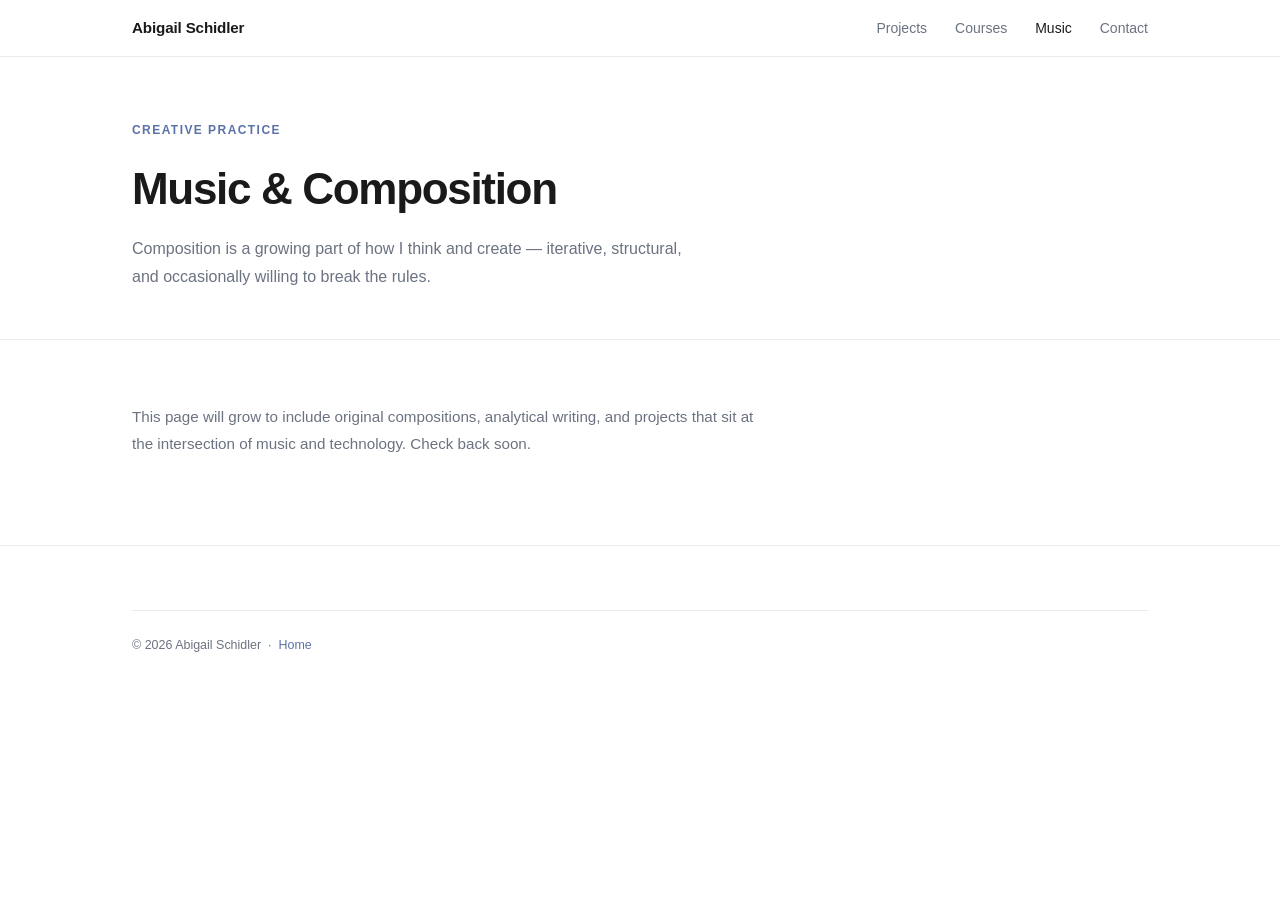
==== composing.html @ 38c02644 "base website created" ====
<!DOCTYPE html>
<html lang="en">
  <head>
    <meta charset="UTF-8" />
    <meta name="viewport" content="width=device-width, initial-scale=1.0" />
    <title>Music &amp; Composition — Abigail Schidler</title>
    <link rel="stylesheet" href="assets/css/styles.css" />
  </head>
  <body>

    <nav aria-label="Primary navigation">
      <div class="nav-inner">
        <a href="index.html" class="nav-logo">Abigail Schidler</a>
        <ul class="nav-links">
          <li><a href="projects.html">Projects</a></li>
          <li><a href="courses.html">Courses</a></li>
          <li><a href="composing.html" aria-current="page">Music</a></li>
          <li><a href="index.html#contact">Contact</a></li>
        </ul>
      </div>
    </nav>

    <div class="page-hero">
      <div class="container">
        <p class="section-label">Creative practice</p>
        <h1>Music &amp; Composition</h1>
        <p class="page-intro">
          Composition is a growing part of how I think and create — iterative,
          structural, and occasionally willing to break the rules.
        </p>
      </div>
    </div>

    <div class="page-content">
      <div class="container">
        <div class="music-inner">
          <p>
            This page will grow to include original compositions, analytical
            writing, and projects that sit at the intersection of music and
            technology. Check back soon.
          </p>
        </div>
      </div>
    </div>

    <footer>
      <div class="footer-inner">
        <p class="footer-credit">
          &copy; 2026 Abigail Schidler &nbsp;&middot;&nbsp;
          <a href="index.html">Home</a>
        </p>
      </div>
    </footer>

  </body>
</html>
---- assets/css/styles.css ----
/* ==========================================================================
   Abigail Schidler — Portfolio
   styles.css
   ==========================================================================

   Table of contents
   1.  Variables
   2.  Reset & base
   3.  Typography
   4.  Layout
   5.  Navigation
   6.  Buttons
   7.  Tags
   8.  Hero
   9.  Interests
   10. Projects
   11. Courses
   12. Music
   13. Page hero (inner pages)
   14. Footer
   15. Responsive
   ========================================================================== */


/* ==========================================================================
   1. Variables
   ========================================================================== */

:root {
  --bg:          #ffffff;
  --surface:     #f8f9fa;
  --border:      #e8eaed;
  --text:        #1a1a1a;
  --text-muted:  #6b7280;
  --accent:      #5b72a8;
  --accent-soft: #eef1f8;
  --radius:      10px;
  --max-w:       1080px;
  --gap:         2rem;
}


/* ==========================================================================
   2. Reset & base
   ========================================================================== */

*, *::before, *::after {
  box-sizing: border-box;
  margin: 0;
  padding: 0;
}

html {
  scroll-behavior: smooth;
}

body {
  font-family: -apple-system, BlinkMacSystemFont, "Segoe UI", Helvetica, Arial, sans-serif;
  background: var(--bg);
  color: var(--text);
  line-height: 1.65;
  font-size: 16px;
  -webkit-font-smoothing: antialiased;
}

img {
  max-width: 100%;
  display: block;
}


/* ==========================================================================
   3. Typography
   ========================================================================== */

a {
  color: var(--accent);
  text-decoration: none;
  transition: opacity 0.15s ease;
}

a:hover {
  opacity: 0.7;
}

h1, h2, h3 {
  letter-spacing: -0.02em;
}


/* ==========================================================================
   4. Layout
   ========================================================================== */

.container {
  max-width: var(--max-w);
  margin: 0 auto;
  padding: 0 2rem;
}

section {
  padding: 5rem 0;
}

section + section {
  border-top: 1px solid var(--border);
}

.section-label {
  font-size: 0.75rem;
  font-weight: 600;
  letter-spacing: 0.12em;
  text-transform: uppercase;
  color: var(--accent);
  margin-bottom: 0.75rem;
}

h2.section-title {
  font-size: 1.75rem;
  font-weight: 700;
  color: var(--text);
  margin-bottom: 2.5rem;
}


/* ==========================================================================
   5. Navigation
   ========================================================================== */

nav {
  position: sticky;
  top: 0;
  z-index: 100;
  background: rgba(255, 255, 255, 0.88);
  backdrop-filter: blur(12px);
  -webkit-backdrop-filter: blur(12px);
  border-bottom: 1px solid var(--border);
}

.nav-inner {
  max-width: var(--max-w);
  margin: 0 auto;
  padding: 0 2rem;
  height: 56px;
  display: flex;
  align-items: center;
  justify-content: space-between;
}

.nav-logo {
  font-size: 0.95rem;
  font-weight: 600;
  color: var(--text);
  letter-spacing: -0.01em;
  text-decoration: none;
}

.nav-logo:hover {
  opacity: 0.7;
}

.nav-links {
  display: flex;
  gap: 1.75rem;
  list-style: none;
}

.nav-links a {
  font-size: 0.875rem;
  color: var(--text-muted);
  text-decoration: none;
  transition: color 0.15s ease;
}

.nav-links a:hover {
  color: var(--text);
  opacity: 1;
}

.nav-links a[aria-current="page"] {
  color: var(--text);
  font-weight: 500;
}


/* ==========================================================================
   6. Buttons
   ========================================================================== */

.btn {
  display: inline-flex;
  align-items: center;
  gap: 0.4rem;
  padding: 0.6rem 1.25rem;
  border-radius: 6px;
  font-size: 0.875rem;
  font-weight: 500;
  text-decoration: none;
  transition: background 0.15s ease, color 0.15s ease, box-shadow 0.15s ease;
  cursor: pointer;
  border: none;
}

.btn-primary {
  background: var(--accent);
  color: #fff;
}

.btn-primary:hover {
  background: #4a5f96;
  opacity: 1;
  box-shadow: 0 2px 8px rgba(91, 114, 168, 0.25);
}

.btn-outline {
  background: transparent;
  color: var(--text);
  border: 1px solid var(--border);
}

.btn-outline:hover {
  background: var(--surface);
  opacity: 1;
}

.btn-ghost {
  background: transparent;
  color: var(--accent);
  padding-left: 0;
  padding-right: 0;
}

.btn-ghost:hover {
  opacity: 0.65;
}


/* ==========================================================================
   7. Tags
   ========================================================================== */

.tag {
  display: inline-block;
  padding: 0.2rem 0.6rem;
  background: var(--accent-soft);
  color: var(--accent);
  border-radius: 4px;
  font-size: 0.75rem;
  font-weight: 500;
  letter-spacing: 0.01em;
}

.tag-group {
  display: flex;
  flex-wrap: wrap;
  gap: 0.4rem;
  margin-bottom: 1rem;
}


/* ==========================================================================
   8. Hero (homepage)
   ========================================================================== */

#hero {
  padding: 6rem 0 5rem;
  border-top: none;
}

.hero-grid {
  display: grid;
  grid-template-columns: 1fr 340px;
  gap: 4rem;
  align-items: center;
}

.hero-eyebrow {
  font-size: 0.8rem;
  font-weight: 600;
  letter-spacing: 0.1em;
  text-transform: uppercase;
  color: var(--accent);
  margin-bottom: 1rem;
}

.hero-name {
  font-size: clamp(2.5rem, 5vw, 3.75rem);
  font-weight: 800;
  letter-spacing: -0.03em;
  line-height: 1.1;
  color: var(--text);
  margin-bottom: 0.75rem;
}

.hero-role {
  font-size: 1.1rem;
  color: var(--text-muted);
  font-weight: 400;
  margin-bottom: 1.5rem;
}

.hero-intro {
  font-size: 1rem;
  color: var(--text-muted);
  max-width: 520px;
  line-height: 1.75;
  margin-bottom: 2rem;
}

.hero-actions {
  display: flex;
  flex-wrap: wrap;
  gap: 0.75rem;
}

.hero-portrait img {
  width: 100%;
  aspect-ratio: 4 / 5;
  object-fit: cover;
  object-position: center top;
  border-radius: var(--radius);
  filter: grayscale(8%);
}


/* ==========================================================================
   9. Interests
   ========================================================================== */

.interests-grid {
  display: grid;
  grid-template-columns: repeat(auto-fit, minmax(200px, 1fr));
  gap: 1.25rem;
}

.interest-card {
  padding: 1.25rem 1.5rem;
  background: var(--surface);
  border: 1px solid var(--border);
  border-radius: var(--radius);
  transition: border-color 0.2s ease, transform 0.2s ease;
}

.interest-card:hover {
  border-color: var(--accent);
  transform: translateY(-2px);
}

.interest-icon {
  font-size: 1.25rem;
  margin-bottom: 0.6rem;
}

.interest-label {
  font-size: 0.9rem;
  font-weight: 600;
  color: var(--text);
}


/* ==========================================================================
   10. Projects
   ========================================================================== */

.projects-grid {
  display: grid;
  grid-template-columns: repeat(auto-fit, minmax(320px, 1fr));
  gap: 1.5rem;
}

.project-card {
  border: 1px solid var(--border);
  border-radius: var(--radius);
  padding: 1.75rem;
  display: flex;
  flex-direction: column;
  gap: 1rem;
  transition: border-color 0.2s ease, box-shadow 0.2s ease;
}

.project-card:hover {
  border-color: var(--accent);
  box-shadow: 0 4px 20px rgba(91, 114, 168, 0.08);
}

.project-name {
  font-size: 1.1rem;
  font-weight: 700;
  color: var(--text);
  letter-spacing: -0.01em;
}

.project-blurb {
  font-size: 0.9rem;
  color: var(--text-muted);
  line-height: 1.65;
  flex: 1;
}

.project-links {
  display: flex;
  gap: 0.75rem;
  align-items: center;
  flex-wrap: wrap;
}

/* Project detail pages */
.project-detail {
  max-width: 720px;
}

.project-detail h1 {
  font-size: clamp(1.75rem, 4vw, 2.5rem);
  font-weight: 800;
  letter-spacing: -0.03em;
  margin-bottom: 0.5rem;
}

.project-detail .lead {
  font-size: 1.05rem;
  color: var(--text-muted);
  line-height: 1.75;
  margin-bottom: 1.5rem;
}

.project-detail .tag-group {
  margin-bottom: 1.75rem;
}

.project-screenshot {
  border: 1px solid var(--border);
  border-radius: var(--radius);
  overflow: hidden;
  margin: 2rem 0;
  background: var(--surface);
}

.project-screenshot img {
  width: 100%;
}

.screenshot-placeholder {
  height: 280px;
  display: flex;
  align-items: center;
  justify-content: center;
  color: var(--text-muted);
  font-size: 0.875rem;
}

.project-section {
  margin-top: 2.5rem;
}

.project-section h2 {
  font-size: 1.1rem;
  font-weight: 600;
  margin-bottom: 0.75rem;
}

.project-section p {
  font-size: 0.95rem;
  color: var(--text-muted);
  line-height: 1.75;
}


/* ==========================================================================
   11. Courses
   ========================================================================== */

.courses-list {
  display: flex;
  flex-direction: column;
  gap: 1rem;
  margin-bottom: 1.5rem;
}

.course-item {
  display: flex;
  gap: 1.25rem;
  padding: 1.25rem 1.5rem;
  background: var(--surface);
  border: 1px solid var(--border);
  border-radius: var(--radius);
  align-items: flex-start;
  transition: border-color 0.2s ease;
}

.course-item:hover {
  border-color: var(--accent);
}

.course-num {
  font-size: 0.75rem;
  font-weight: 700;
  color: var(--accent);
  letter-spacing: 0.05em;
  padding-top: 0.1rem;
  min-width: 2rem;
}

.course-name {
  font-size: 0.95rem;
  font-weight: 600;
  color: var(--text);
  margin-bottom: 0.2rem;
}

.course-note {
  font-size: 0.85rem;
  color: var(--text-muted);
  line-height: 1.5;
}


/* ==========================================================================
   12. Music
   ========================================================================== */

.music-inner {
  max-width: 640px;
}

.music-inner p {
  font-size: 0.95rem;
  color: var(--text-muted);
  line-height: 1.75;
  margin-bottom: 1.5rem;
}


/* ==========================================================================
   13. Page hero (inner pages)
   ========================================================================== */

.page-hero {
  padding: 4rem 0 3rem;
  border-bottom: 1px solid var(--border);
}

.page-hero .breadcrumb {
  font-size: 0.8rem;
  color: var(--text-muted);
  margin-bottom: 1.25rem;
}

.page-hero .breadcrumb a {
  color: var(--text-muted);
}

.page-hero .breadcrumb a:hover {
  color: var(--accent);
  opacity: 1;
}

.page-hero h1 {
  font-size: clamp(1.75rem, 4vw, 2.75rem);
  font-weight: 800;
  letter-spacing: -0.03em;
  margin-bottom: 0.6rem;
}

.page-hero .page-intro {
  font-size: 1rem;
  color: var(--text-muted);
  max-width: 560px;
  line-height: 1.75;
}

.page-content {
  padding: 4rem 0;
}


/* ==========================================================================
   14. Footer
   ========================================================================== */

footer {
  padding: 4rem 0;
  border-top: 1px solid var(--border);
}

.footer-inner {
  max-width: var(--max-w);
  margin: 0 auto;
  padding: 0 2rem;
}

.footer-heading {
  font-size: 1.6rem;
  font-weight: 700;
  letter-spacing: -0.02em;
  margin-bottom: 0.5rem;
}

.footer-sub {
  font-size: 0.9rem;
  color: var(--text-muted);
  margin-bottom: 2rem;
}

.footer-links {
  display: flex;
  flex-wrap: wrap;
  gap: 1rem;
  margin-bottom: 3rem;
}

.footer-link {
  display: inline-flex;
  align-items: center;
  gap: 0.4rem;
  padding: 0.55rem 1.1rem;
  background: var(--surface);
  border: 1px solid var(--border);
  border-radius: 6px;
  font-size: 0.875rem;
  font-weight: 500;
  color: var(--text);
  text-decoration: none;
  transition: border-color 0.15s ease, background 0.15s ease;
}

.footer-link:hover {
  border-color: var(--accent);
  background: var(--accent-soft);
  color: var(--accent);
  opacity: 1;
}

.footer-credit {
  font-size: 0.78rem;
  color: var(--text-muted);
  border-top: 1px solid var(--border);
  padding-top: 1.5rem;
}


/* ==========================================================================
   15. Responsive
   ========================================================================== */

@media (max-width: 768px) {
  section {
    padding: 3.5rem 0;
  }

  .hero-grid {
    grid-template-columns: 1fr;
    gap: 2.5rem;
  }

  .hero-portrait {
    order: -1;
    max-width: 220px;
    margin: 0 auto;
  }

  .hero-portrait img {
    aspect-ratio: 1 / 1;
    object-position: center 15%;
  }

  .hero-text {
    text-align: center;
  }

  .hero-intro {
    max-width: 100%;
  }

  .hero-actions {
    justify-content: center;
  }

  .nav-links {
    display: none;
  }

  h2.section-title {
    font-size: 1.4rem;
  }

  .projects-grid {
    grid-template-columns: 1fr;
  }

  .interests-grid {
    grid-template-columns: 1fr 1fr;
  }

  .page-hero {
    padding: 2.5rem 0 2rem;
  }
}

@media (max-width: 480px) {
  .container {
    padding: 0 1.25rem;
  }

  .interests-grid {
    grid-template-columns: 1fr;
  }

  .footer-inner {
    padding: 0 1.25rem;
  }
}
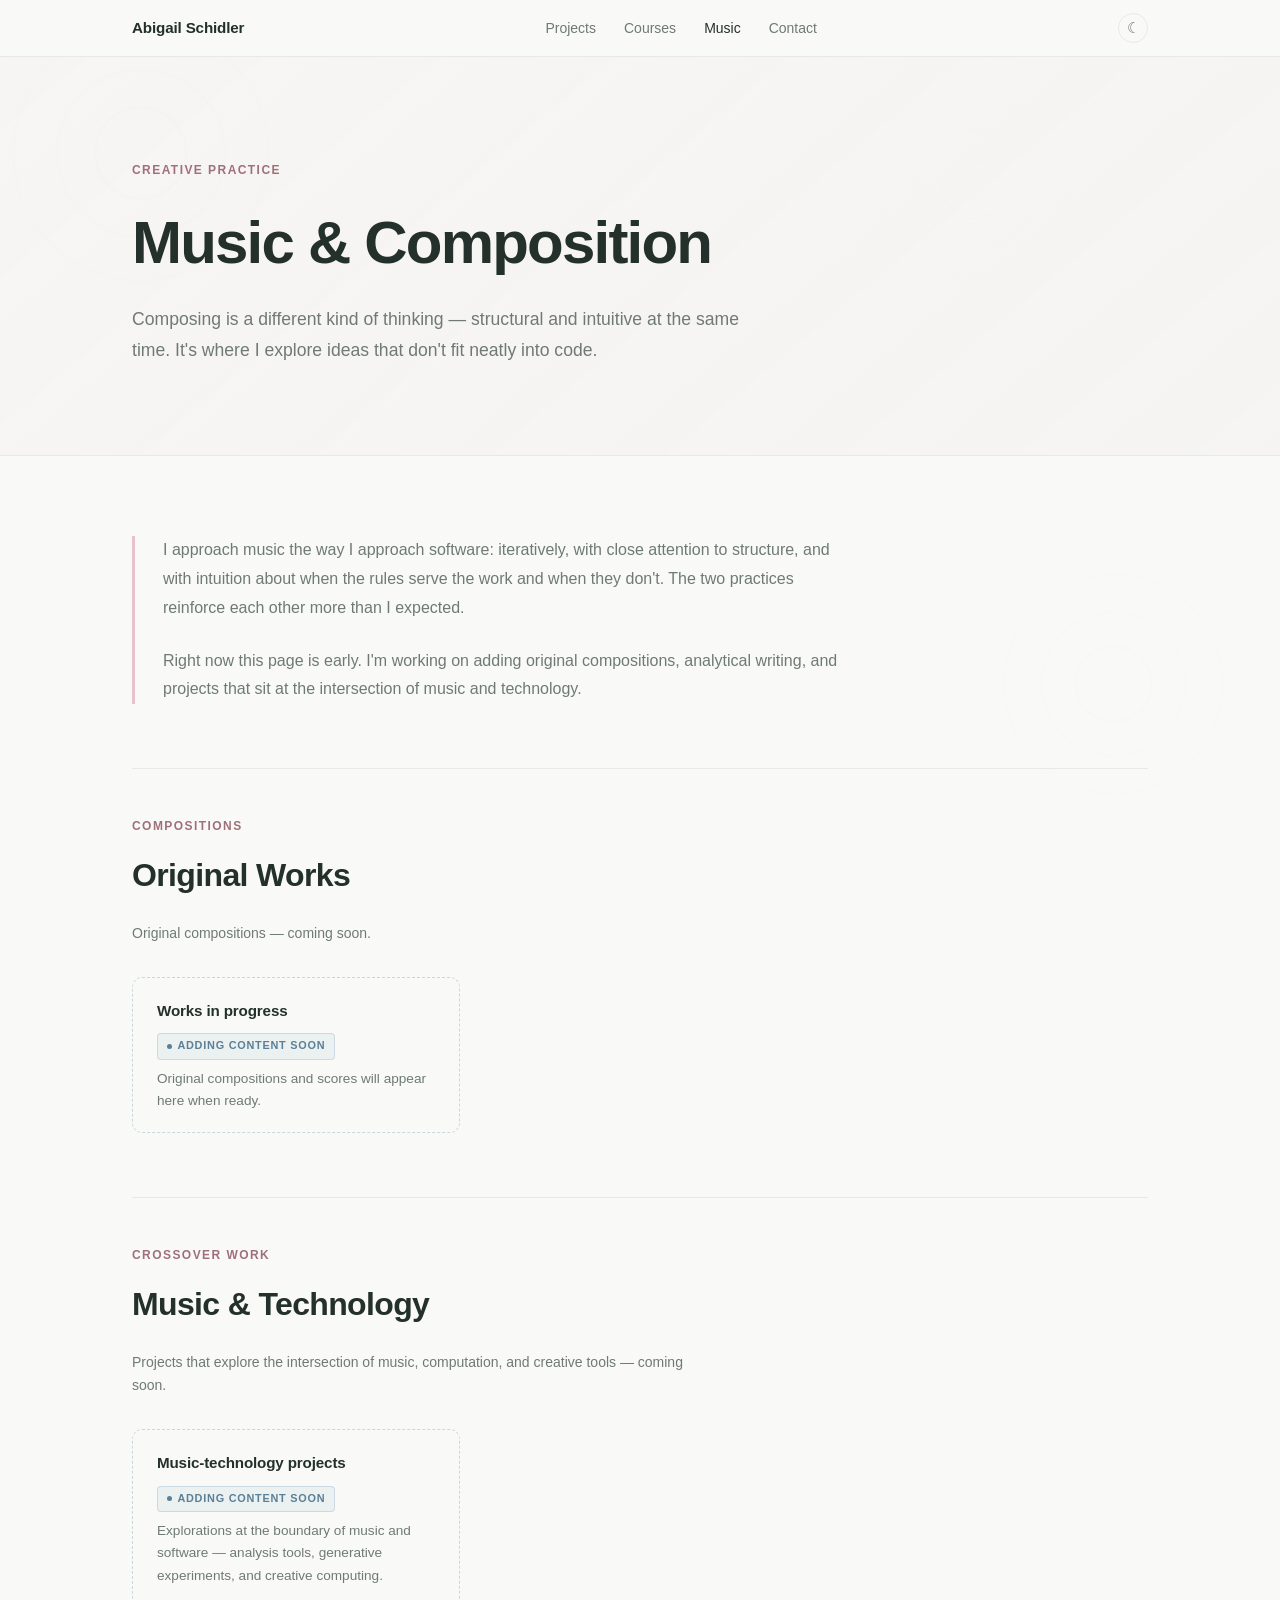
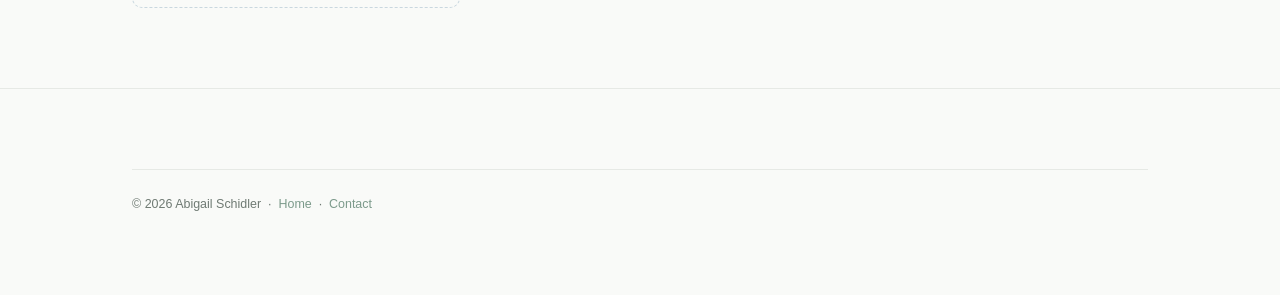
==== commit 339b54ec: "added more styling" ====
--- a/composing.html
+++ b/composing.html
@@ -5,8 +5,9 @@
     <meta name="viewport" content="width=device-width, initial-scale=1.0" />
     <title>Music &amp; Composition — Abigail Schidler</title>
     <link rel="stylesheet" href="assets/css/styles.css" />
+    <script src="assets/js/theme.js"></script>
   </head>
-  <body>
+  <body class="waves-enhanced">
 
     <nav aria-label="Primary navigation">
       <div class="nav-inner">
@@ -17,29 +18,80 @@
           <li><a href="composing.html" aria-current="page">Music</a></li>
           <li><a href="index.html#contact">Contact</a></li>
         </ul>
+        <button class="theme-toggle" aria-label="Switch to dark mode"></button>
       </div>
     </nav>
 
-    <div class="page-hero">
+    <div class="page-hero" style="background: linear-gradient(140deg, rgba(231,195,203,0.08) 0%, rgba(160,112,120,0.04) 100%);">
       <div class="container">
-        <p class="section-label">Creative practice</p>
+        <p class="section-label" style="color: #a07078;">Creative practice</p>
         <h1>Music &amp; Composition</h1>
         <p class="page-intro">
-          Composition is a growing part of how I think and create — iterative,
-          structural, and occasionally willing to break the rules.
+          Composing is a different kind of thinking — structural and intuitive
+          at the same time. It's where I explore ideas that don't fit neatly
+          into code.
         </p>
       </div>
     </div>
 
     <div class="page-content">
       <div class="container">
-        <div class="music-inner">
+
+        <!-- ── About this practice ───────────────────────────── -->
+        <div class="music-inner" style="margin-bottom: 4rem;">
           <p>
-            This page will grow to include original compositions, analytical
-            writing, and projects that sit at the intersection of music and
-            technology. Check back soon.
+            I approach music the way I approach software: iteratively, with
+            close attention to structure, and with intuition about when the
+            rules serve the work and when they don't. The two practices
+            reinforce each other more than I expected.
+          </p>
+          <p>
+            Right now this page is early. I'm working on adding original
+            compositions, analytical writing, and projects that sit at the
+            intersection of music and technology.
           </p>
         </div>
+
+        <!-- ── Original compositions ─────────────────────────── -->
+        <div class="projects-secondary" style="border-top: 1px solid var(--color-border); padding-top: 3rem; margin-top: 0;">
+          <p class="section-label" style="color: #a07078;">Compositions</p>
+          <h2 class="section-title">Original Works</h2>
+          <p class="section-description">
+            Original compositions — coming soon.
+          </p>
+
+          <div class="supporting-grid">
+            <article class="project-card project-card--supporting project-card--wip">
+              <div class="project-name">Works in progress</div>
+              <span class="badge-wip">Adding content soon</span>
+              <p class="project-blurb">
+                Original compositions and scores will appear here when ready.
+              </p>
+            </article>
+          </div>
+        </div>
+
+        <!-- ── Music + technology ─────────────────────────────── -->
+        <div class="projects-secondary">
+          <p class="section-label" style="color: #a07078;">Crossover work</p>
+          <h2 class="section-title">Music &amp; Technology</h2>
+          <p class="section-description">
+            Projects that explore the intersection of music, computation,
+            and creative tools — coming soon.
+          </p>
+
+          <div class="supporting-grid">
+            <article class="project-card project-card--supporting project-card--wip">
+              <div class="project-name">Music-technology projects</div>
+              <span class="badge-wip">Adding content soon</span>
+              <p class="project-blurb">
+                Explorations at the boundary of music and software — analysis
+                tools, generative experiments, and creative computing.
+              </p>
+            </article>
+          </div>
+        </div>
+
       </div>
     </div>
 
@@ -48,6 +100,8 @@
         <p class="footer-credit">
           &copy; 2026 Abigail Schidler &nbsp;&middot;&nbsp;
           <a href="index.html">Home</a>
+          &nbsp;&middot;&nbsp;
+          <a href="index.html#contact">Contact</a>
         </p>
       </div>
     </footer>
--- a/assets/css/styles.css
+++ b/assets/css/styles.css
@@ -16,9 +16,15 @@
    10. Projects
    11. Courses
    12. Music
-   13. Page hero (inner pages)
-   14. Footer
-   15. Responsive
+   13. Project highlights block
+   14. Explore / nav-forward cards (homepage)
+   15. Work-also row (homepage)
+   16. Page hero (inner pages)
+   17. Footer
+   18. Responsive
+   19. Ripple background texture
+   20. Project logo marks
+   21. Dark mode
    ========================================================================== */
 
 
@@ -27,16 +33,28 @@
    ========================================================================== */
 
 :root {
-  --bg:          #ffffff;
-  --surface:     #f8f9fa;
-  --border:      #e8eaed;
-  --text:        #1a1a1a;
-  --text-muted:  #6b7280;
-  --accent:      #5b72a8;
-  --accent-soft: #eef1f8;
-  --radius:      10px;
-  --max-w:       1080px;
-  --gap:         2rem;
+  /* ── Core palette ────────────────────────────────────────── */
+  --color-bg:             #f9faf8;   /* warm off-white */
+  --color-surface:        #ffffff;   /* card/panel white */
+  --color-text:           #24302b;   /* deep forest green-black */
+  --color-muted:          #6f7a73;   /* muted sage grey */
+  --color-border:         #e6e9e5;   /* soft warm-grey border */
+
+  --color-accent:         #7c9a8b;   /* sage green — primary accent */
+  --color-accent-hover:   #5f7f72;   /* darker sage — hover states */
+
+  --color-accent-warm:    #c17c66;   /* terracotta — tags, warm highlights */
+  --color-accent-blossom: #e7c3cb;   /* cherry blossom — music section */
+  --color-accent-water:   #8faec2;   /* soft blue — project glow, water tones */
+
+  /* ── Derived fills (alpha tints — not new colors) ────────── */
+  --color-accent-tint:    rgba(124, 154, 139, 0.10); /* sage tint */
+  --color-warm-tint:      rgba(193, 124, 102, 0.10); /* terracotta tint */
+
+  /* ── Layout ──────────────────────────────────────────────── */
+  --radius: 10px;
+  --max-w:  1080px;
+  --gap:    2rem;
 }
 
 
@@ -56,11 +74,13 @@
 
 body {
   font-family: -apple-system, BlinkMacSystemFont, "Segoe UI", Helvetica, Arial, sans-serif;
-  background: var(--bg);
-  color: var(--text);
+  background-color: var(--color-bg);
+  color: var(--color-text);
   line-height: 1.65;
   font-size: 16px;
   -webkit-font-smoothing: antialiased;
+  position: relative;
+  overflow-x: hidden;
 }
 
 img {
@@ -74,7 +94,7 @@
    ========================================================================== */
 
 a {
-  color: var(--accent);
+  color: var(--color-accent);
   text-decoration: none;
   transition: opacity 0.15s ease;
 }
@@ -99,11 +119,11 @@
 }
 
 section {
-  padding: 5rem 0;
+  padding: 6rem 0;
 }
 
 section + section {
-  border-top: 1px solid var(--border);
+  border-top: 1px solid var(--color-border);
 }
 
 .section-label {
@@ -111,15 +131,25 @@
   font-weight: 600;
   letter-spacing: 0.12em;
   text-transform: uppercase;
-  color: var(--accent);
+  color: var(--color-accent);
   margin-bottom: 0.75rem;
 }
 
 h2.section-title {
-  font-size: 1.75rem;
+  font-size: 2rem;
   font-weight: 700;
-  color: var(--text);
-  margin-bottom: 2.5rem;
+  color: var(--color-text);
+  margin-bottom: 3rem;
+}
+
+/* Spacious intro paragraph beneath a section heading */
+.section-intro {
+  font-size: 1.05rem;
+  color: var(--color-muted);
+  max-width: 600px;
+  line-height: 1.8;
+  margin-top: -2rem;
+  margin-bottom: 3rem;
 }
 
 
@@ -131,10 +161,11 @@
   position: sticky;
   top: 0;
   z-index: 100;
-  background: rgba(255, 255, 255, 0.88);
+  /* matches --color-bg at 88% opacity */
+  background: rgba(249, 250, 248, 0.88);
   backdrop-filter: blur(12px);
   -webkit-backdrop-filter: blur(12px);
-  border-bottom: 1px solid var(--border);
+  border-bottom: 1px solid var(--color-border);
 }
 
 .nav-inner {
@@ -150,7 +181,7 @@
 .nav-logo {
   font-size: 0.95rem;
   font-weight: 600;
-  color: var(--text);
+  color: var(--color-text);
   letter-spacing: -0.01em;
   text-decoration: none;
 }
@@ -167,19 +198,51 @@
 
 .nav-links a {
   font-size: 0.875rem;
-  color: var(--text-muted);
+  color: var(--color-muted);
   text-decoration: none;
   transition: color 0.15s ease;
 }
 
 .nav-links a:hover {
-  color: var(--text);
+  color: var(--color-text);
   opacity: 1;
 }
 
 .nav-links a[aria-current="page"] {
-  color: var(--text);
+  color: var(--color-text);
   font-weight: 500;
+}
+
+.theme-toggle {
+  background: none;
+  border: 1px solid var(--color-border);
+  border-radius: 50%;
+  width: 30px;
+  height: 30px;
+  cursor: pointer;
+  color: var(--color-muted);
+  font-size: 0.95rem;
+  line-height: 1;
+  display: flex;
+  align-items: center;
+  justify-content: center;
+  flex-shrink: 0;
+  transition: border-color 0.15s ease, color 0.15s ease;
+}
+
+.theme-toggle:hover {
+  border-color: var(--color-accent);
+  color: var(--color-text);
+}
+
+/* Light mode: show moon (click to go dark) */
+.theme-toggle::after {
+  content: "☾";
+}
+
+/* Dark mode: show sun (click to go light) */
+[data-theme="dark"] .theme-toggle::after {
+  content: "☀";
 }
 
 
@@ -202,30 +265,30 @@
 }
 
 .btn-primary {
-  background: var(--accent);
+  background: var(--color-accent);
   color: #fff;
 }
 
 .btn-primary:hover {
-  background: #4a5f96;
+  background: var(--color-accent-hover);
   opacity: 1;
-  box-shadow: 0 2px 8px rgba(91, 114, 168, 0.25);
+  box-shadow: 0 2px 8px rgba(124, 154, 139, 0.30);
 }
 
 .btn-outline {
   background: transparent;
-  color: var(--text);
-  border: 1px solid var(--border);
+  color: var(--color-text);
+  border: 1px solid var(--color-border);
 }
 
 .btn-outline:hover {
-  background: var(--surface);
+  background: var(--color-surface);
   opacity: 1;
 }
 
 .btn-ghost {
   background: transparent;
-  color: var(--accent);
+  color: var(--color-accent);
   padding-left: 0;
   padding-right: 0;
 }
@@ -239,11 +302,17 @@
    7. Tags
    ========================================================================== */
 
+/*
+ * Warm tint fill + terracotta outline.
+ * Text stays in --color-text for accessibility (#c17c66 alone is ~3:1 on
+ * white — insufficient for 12px text). Warm colour reads through the border.
+ */
 .tag {
   display: inline-block;
   padding: 0.2rem 0.6rem;
-  background: var(--accent-soft);
-  color: var(--accent);
+  background: var(--color-warm-tint);
+  color: var(--color-text);
+  border: 1px solid rgba(193, 124, 102, 0.30);
   border-radius: 4px;
   font-size: 0.75rem;
   font-weight: 500;
@@ -263,14 +332,14 @@
    ========================================================================== */
 
 #hero {
-  padding: 6rem 0 5rem;
+  padding: 8rem 0 7rem;
   border-top: none;
 }
 
 .hero-grid {
   display: grid;
   grid-template-columns: 1fr 340px;
-  gap: 4rem;
+  gap: 5rem;
   align-items: center;
 }
 
@@ -279,39 +348,40 @@
   font-weight: 600;
   letter-spacing: 0.1em;
   text-transform: uppercase;
-  color: var(--accent);
+  color: var(--color-accent);
   margin-bottom: 1rem;
 }
 
 .hero-name {
-  font-size: clamp(2.5rem, 5vw, 3.75rem);
+  font-size: clamp(3rem, 6vw, 4.5rem);
   font-weight: 800;
   letter-spacing: -0.03em;
-  line-height: 1.1;
-  color: var(--text);
-  margin-bottom: 0.75rem;
+  line-height: 1.05;
+  color: var(--color-text);
+  margin-bottom: 1rem;
 }
 
 .hero-role {
-  font-size: 1.1rem;
-  color: var(--text-muted);
+  font-size: 1.15rem;
+  color: var(--color-muted);
   font-weight: 400;
-  margin-bottom: 1.5rem;
+  margin-bottom: 1.75rem;
 }
 
 .hero-intro {
-  font-size: 1rem;
-  color: var(--text-muted);
+  font-size: 1.05rem;
+  color: var(--color-muted);
   max-width: 520px;
-  line-height: 1.75;
-  margin-bottom: 2rem;
+  line-height: 1.8;
+  margin-bottom: 2.5rem;
 }
 
 .hero-actions {
   display: flex;
   flex-wrap: wrap;
-  gap: 0.75rem;
-}
+  gap: 1rem;
+}
+
 
 .hero-portrait img {
   width: 100%;
@@ -330,19 +400,19 @@
 .interests-grid {
   display: grid;
   grid-template-columns: repeat(auto-fit, minmax(200px, 1fr));
-  gap: 1.25rem;
+  gap: 1.5rem;
 }
 
 .interest-card {
-  padding: 1.25rem 1.5rem;
-  background: var(--surface);
-  border: 1px solid var(--border);
+  padding: 1.5rem 1.75rem;
+  background: var(--color-surface);
+  border: 1px solid var(--color-border);
   border-radius: var(--radius);
   transition: border-color 0.2s ease, transform 0.2s ease;
 }
 
 .interest-card:hover {
-  border-color: var(--accent);
+  border-color: var(--color-accent);
   transform: translateY(-2px);
 }
 
@@ -354,7 +424,7 @@
 .interest-label {
   font-size: 0.9rem;
   font-weight: 600;
-  color: var(--text);
+  color: var(--color-text);
 }
 
 
@@ -369,9 +439,9 @@
 }
 
 .project-card {
-  border: 1px solid var(--border);
+  border: 1px solid var(--color-border);
   border-radius: var(--radius);
-  padding: 1.75rem;
+  padding: 2rem;
   display: flex;
   flex-direction: column;
   gap: 1rem;
@@ -379,20 +449,21 @@
 }
 
 .project-card:hover {
-  border-color: var(--accent);
-  box-shadow: 0 4px 20px rgba(91, 114, 168, 0.08);
+  border-color: var(--color-accent);
+  /* water-toned glow — cool and calm */
+  box-shadow: 0 4px 20px rgba(143, 174, 194, 0.18);
 }
 
 .project-name {
   font-size: 1.1rem;
   font-weight: 700;
-  color: var(--text);
+  color: var(--color-text);
   letter-spacing: -0.01em;
 }
 
 .project-blurb {
   font-size: 0.9rem;
-  color: var(--text-muted);
+  color: var(--color-muted);
   line-height: 1.65;
   flex: 1;
 }
@@ -406,21 +477,21 @@
 
 /* Project detail pages */
 .project-detail {
-  max-width: 720px;
+  max-width: 800px;
 }
 
 .project-detail h1 {
-  font-size: clamp(1.75rem, 4vw, 2.5rem);
+  font-size: clamp(2rem, 4.5vw, 3rem);
   font-weight: 800;
   letter-spacing: -0.03em;
   margin-bottom: 0.5rem;
 }
 
 .project-detail .lead {
-  font-size: 1.05rem;
-  color: var(--text-muted);
-  line-height: 1.75;
-  margin-bottom: 1.5rem;
+  font-size: 1.1rem;
+  color: var(--color-muted);
+  line-height: 1.8;
+  margin-bottom: 1.75rem;
 }
 
 .project-detail .tag-group {
@@ -428,11 +499,11 @@
 }
 
 .project-screenshot {
-  border: 1px solid var(--border);
+  border: 1px solid var(--color-border);
   border-radius: var(--radius);
   overflow: hidden;
   margin: 2rem 0;
-  background: var(--surface);
+  background: var(--color-surface);
 }
 
 .project-screenshot img {
@@ -444,24 +515,323 @@
   display: flex;
   align-items: center;
   justify-content: center;
-  color: var(--text-muted);
+  color: var(--color-muted);
   font-size: 0.875rem;
 }
 
+/* Inline screenshot figure with caption */
+.project-figure {
+  margin: 2rem 0;
+}
+
+.project-figure img {
+  display: block;
+  width: 100%;
+  max-width: 900px;
+  border: 1px solid var(--color-border);
+  border-radius: var(--radius);
+  background: var(--color-surface);
+}
+
+.project-figure figcaption {
+  margin-top: 0.6rem;
+  font-size: 0.8rem;
+  color: var(--color-muted);
+  text-align: center;
+  letter-spacing: 0.01em;
+}
+
+
+/* Project card thumbnail */
+.project-card__thumbnail {
+  margin: -2rem -2rem 0;
+  border-radius: var(--radius) var(--radius) 0 0;
+  overflow: hidden;
+}
+
+.project-card__thumbnail img {
+  width: 100%;
+  aspect-ratio: 16 / 9;
+  object-fit: cover;
+  display: block;
+  transition: transform 0.3s ease;
+}
+
+.project-card:hover .project-card__thumbnail img {
+  transform: scale(1.03);
+}
+
+/* Screenshot gallery */
+.screenshot-gallery {
+  display: grid;
+  grid-template-columns: repeat(3, 1fr);
+  gap: 0.875rem;
+  margin-top: 1.25rem;
+}
+
+.gallery-item {
+  border: 1px solid var(--color-border);
+  border-radius: var(--radius);
+  overflow: hidden;
+  cursor: zoom-in;
+  display: block;
+  aspect-ratio: 16 / 9;
+  transition: border-color 0.2s ease, box-shadow 0.2s ease;
+}
+
+.gallery-item img {
+  width: 100%;
+  height: 100%;
+  object-fit: cover;
+  display: block;
+  transition: transform 0.2s ease;
+}
+
+.gallery-item:hover {
+  border-color: var(--color-accent);
+  box-shadow: 0 4px 20px rgba(143, 174, 194, 0.18);
+}
+
+.gallery-item:hover img {
+  transform: scale(1.03);
+}
+
+/* CSS-only lightbox via :target */
+.lightbox {
+  display: none;
+  position: fixed;
+  inset: 0;
+  z-index: 1000;
+  align-items: center;
+  justify-content: center;
+  padding: 1.5rem;
+}
+
+.lightbox:target {
+  display: flex;
+}
+
+.lightbox-backdrop {
+  position: absolute;
+  inset: 0;
+  background: rgba(36, 48, 43, 0.88);
+}
+
+.lightbox-frame {
+  position: relative;
+  z-index: 1;
+  max-width: min(90vw, 1080px);
+  max-height: 90vh;
+  border-radius: var(--radius);
+  overflow: hidden;
+  background: var(--color-surface);
+  box-shadow: 0 24px 64px rgba(0, 0, 0, 0.45);
+}
+
+.lightbox-frame img {
+  display: block;
+  width: 100%;
+  height: auto;
+  max-height: 88vh;
+  object-fit: contain;
+}
+
+.lightbox-close {
+  position: absolute;
+  top: 0.6rem;
+  right: 0.6rem;
+  z-index: 2;
+  width: 2rem;
+  height: 2rem;
+  background: var(--color-bg);
+  border: 1px solid var(--color-border);
+  border-radius: 50%;
+  display: flex;
+  align-items: center;
+  justify-content: center;
+  color: var(--color-text);
+  font-size: 1.1rem;
+  text-decoration: none;
+  line-height: 1;
+  transition: background 0.15s ease, border-color 0.15s ease;
+}
+
+.lightbox-close:hover {
+  background: var(--color-accent-tint);
+  border-color: var(--color-accent);
+}
+
 .project-section {
-  margin-top: 2.5rem;
+  margin-top: 3.5rem;
 }
 
 .project-section h2 {
-  font-size: 1.1rem;
+  font-size: 1.15rem;
   font-weight: 600;
-  margin-bottom: 0.75rem;
+  margin-bottom: 0.875rem;
 }
 
 .project-section p {
+  font-size: 1rem;
+  color: var(--color-muted);
+  line-height: 1.8;
+}
+
+.project-section p + p {
+  margin-top: 1rem;
+}
+
+.project-section ul,
+.project-section ol {
+  margin-top: 0.75rem;
+  padding-left: 1.5rem;
+  color: var(--color-muted);
+  font-size: 1rem;
+  line-height: 1.8;
+}
+
+.project-section li {
+  margin-bottom: 0.35rem;
+}
+
+.project-section li:last-child {
+  margin-bottom: 0;
+}
+
+
+/* Additional / supporting projects
+ * Smaller cards, lighter weight, simpler hover — signals secondary status
+ * without hiding the work.
+ */
+.section-description {
+  font-size: 0.875rem;
+  color: var(--color-muted);
+  max-width: 560px;
+  line-height: 1.65;
+  margin-top: -1.75rem;  /* pull up close to the h2 */
+  margin-bottom: 2rem;
+}
+
+.supporting-grid {
+  display: grid;
+  grid-template-columns: repeat(auto-fill, minmax(260px, 1fr));
+  gap: 1rem;
+}
+
+.project-card--supporting {
+  border: 1px solid var(--color-border);
+  border-radius: var(--radius);
+  padding: 1.25rem 1.5rem;
+  display: flex;
+  flex-direction: column;
+  gap: 0.5rem;
+  /* no box-shadow on hover — keeps these visually quieter than featured cards */
+  transition: border-color 0.15s ease;
+}
+
+.project-card--supporting:hover {
+  border-color: var(--color-accent);
+}
+
+.project-card--supporting .project-name {
   font-size: 0.95rem;
-  color: var(--text-muted);
-  line-height: 1.75;
+}
+
+.project-card--supporting .project-blurb {
+  font-size: 0.85rem;
+  flex: 1;
+}
+
+.project-card--supporting .tag-group {
+  margin-bottom: 0;
+}
+
+.project-card--supporting .project-links {
+  margin-top: auto;
+  padding-top: 0.5rem;
+}
+
+/* Separator block used on the projects page between featured and additional */
+.projects-secondary {
+  margin-top: 4rem;
+  padding-top: 3rem;
+  border-top: 1px solid var(--color-border);
+}
+
+/* In-progress badge
+ * Uses --color-accent-water tones. Text darkened to #5a7f96 for AA contrast
+ * on the light tinted background (~4.6:1 on white).
+ */
+.badge-wip {
+  display: inline-flex;
+  align-items: center;
+  gap: 0.35rem;
+  font-size: 0.68rem;
+  font-weight: 600;
+  letter-spacing: 0.07em;
+  text-transform: uppercase;
+  color: #5a7f96;
+  background: rgba(143, 174, 194, 0.12);
+  border: 1px solid rgba(143, 174, 194, 0.35);
+  border-radius: 4px;
+  padding: 0.2rem 0.55rem;
+  margin-top: 0.15rem;
+  width: fit-content;
+}
+
+.badge-wip::before {
+  content: '';
+  width: 5px;
+  height: 5px;
+  border-radius: 50%;
+  background: currentColor;
+  flex-shrink: 0;
+}
+
+/* Completed badge
+ * Sibling to .badge-wip — same shape and sizing, sage green tones to
+ * signal "done" rather than "in progress."
+ * #4a7a63 on rgba(124,154,139,0.12) clears WCAG AA (~4.8:1).
+ */
+.badge-complete {
+  display: inline-flex;
+  align-items: center;
+  gap: 0.35rem;
+  font-size: 0.68rem;
+  font-weight: 600;
+  letter-spacing: 0.07em;
+  text-transform: uppercase;
+  color: #4a7a63;
+  background: rgba(124, 154, 139, 0.12);
+  border: 1px solid rgba(124, 154, 139, 0.35);
+  border-radius: 4px;
+  padding: 0.2rem 0.55rem;
+  margin-top: 0.15rem;
+  width: fit-content;
+}
+
+.badge-complete::before {
+  content: '';
+  width: 5px;
+  height: 5px;
+  border-radius: 50%;
+  background: currentColor;
+  flex-shrink: 0;
+}
+
+
+/* In-progress card variant
+ * Inherits project-card--supporting sizing. Dashed border signals
+ * "work in progress" without any extra explanation needed.
+ */
+.project-card--wip {
+  border-style: dashed;
+  border-color: rgba(143, 174, 194, 0.45);
+}
+
+.project-card--wip:hover {
+  border-style: dashed;
+  border-color: var(--color-accent-water);
 }
 
 
@@ -480,21 +850,21 @@
   display: flex;
   gap: 1.25rem;
   padding: 1.25rem 1.5rem;
-  background: var(--surface);
-  border: 1px solid var(--border);
+  background: var(--color-surface);
+  border: 1px solid var(--color-border);
   border-radius: var(--radius);
   align-items: flex-start;
   transition: border-color 0.2s ease;
 }
 
 .course-item:hover {
-  border-color: var(--accent);
+  border-color: var(--color-accent);
 }
 
 .course-num {
   font-size: 0.75rem;
   font-weight: 700;
-  color: var(--accent);
+  color: var(--color-accent);
   letter-spacing: 0.05em;
   padding-top: 0.1rem;
   min-width: 2rem;
@@ -503,83 +873,396 @@
 .course-name {
   font-size: 0.95rem;
   font-weight: 600;
-  color: var(--text);
+  color: var(--color-text);
   margin-bottom: 0.2rem;
 }
 
 .course-note {
   font-size: 0.85rem;
-  color: var(--text-muted);
+  color: var(--color-muted);
   line-height: 1.5;
 }
 
+/* Upcoming course variant
+ * Dashed border signals "not yet taken" — consistent with .project-card--wip.
+ * Course codes (e.g. 473) go in the .course-num slot in place of sequence numbers.
+ */
+.course-item--upcoming {
+  border-style: dashed;
+}
+
+.course-item--upcoming:hover {
+  border-color: var(--color-accent);
+}
+
+.course-item--upcoming .course-num {
+  color: var(--color-muted);
+  font-weight: 500;
+  opacity: 0.7;
+}
+
+.course-code {
+  font-weight: 400;
+  color: var(--color-muted);
+}
+
+
+/* Research paper subsection within a course-item
+ * Pure typographic hierarchy — no cards or borders so it doesn't
+ * compete visually with the course cards themselves.
+ */
+.course-papers {
+  margin-top: 1.1rem;
+  padding-top: 1rem;
+  border-top: 1px solid var(--color-border);
+}
+
+.course-papers-label {
+  font-size: 0.68rem;
+  font-weight: 600;
+  letter-spacing: 0.1em;
+  text-transform: uppercase;
+  color: var(--color-muted);
+  margin-bottom: 0.85rem;
+}
+
+.paper-entry + .paper-entry {
+  margin-top: 0.875rem;
+}
+
+.paper-title {
+  font-size: 0.85rem;
+  font-weight: 600;
+  color: var(--color-text);
+  line-height: 1.4;
+  margin-bottom: 0.1rem;
+}
+
+.paper-authors {
+  font-size: 0.75rem;
+  color: var(--color-muted);
+  font-style: italic;
+  margin-bottom: 0.3rem;
+}
+
+.paper-takeaway {
+  font-size: 0.825rem;
+  color: var(--color-muted);
+  line-height: 1.55;
+}
+
+/* Tooltip — CSS only, no JS
+ * Used inline within .paper-authors text.
+ * Positioned above the trigger word; fades in on hover.
+ */
+.tooltip {
+  position: relative;
+  display: inline;
+  cursor: default;
+  border-bottom: 1px dotted var(--color-muted);
+  color: var(--color-accent);
+}
+
+.tooltip .tooltip-text {
+  position: absolute;
+  bottom: 125%;
+  left: 50%;
+  transform: translateX(-50%);
+  white-space: nowrap;
+  background: var(--color-text);
+  color: var(--color-bg);
+  font-size: 0.72rem;
+  font-style: normal;
+  font-weight: 500;
+  letter-spacing: 0.01em;
+  padding: 0.3rem 0.65rem;
+  border-radius: 5px;
+  pointer-events: none;
+  opacity: 0;
+  transition: opacity 0.15s ease;
+  /* keep it above other content */
+  z-index: 10;
+}
+
+/* Small arrow pointing down toward the trigger word */
+.tooltip .tooltip-text::after {
+  content: '';
+  position: absolute;
+  top: 100%;
+  left: 50%;
+  transform: translateX(-50%);
+  border: 5px solid transparent;
+  border-top-color: var(--color-text);
+}
+
+.tooltip:hover .tooltip-text,
+.tooltip:focus-within .tooltip-text {
+  opacity: 1;
+}
+
+/* On narrow screens, anchor to the left edge instead of centering,
+ * so the tooltip can't overflow the viewport. */
+@media (max-width: 480px) {
+  .tooltip .tooltip-text {
+    left: 0;
+    transform: none;
+  }
+
+  .tooltip .tooltip-text::after {
+    left: 1rem;
+    transform: none;
+  }
+}
+
 
 /* ==========================================================================
    12. Music
    ========================================================================== */
 
+/*
+ * Blossom accent is used here specifically — the section label takes the
+ * blossom tone, and the content block gets a soft left border in blossom,
+ * making this section feel distinct from the technical content above it.
+ */
+/*
+ * The blossom variable (#e7c3cb) is too light for text. #a07078 is a
+ * darkened derivation of that hue that clears WCAG AA at this size.
+ */
+#music .section-label {
+  color: #a07078;
+}
+
 .music-inner {
-  max-width: 640px;
+  max-width: 720px;
+  border-left: 3px solid var(--color-accent-blossom);
+  padding-left: 1.75rem;
 }
 
 .music-inner p {
-  font-size: 0.95rem;
-  color: var(--text-muted);
-  line-height: 1.75;
+  font-size: 1rem;
+  color: var(--color-muted);
+  line-height: 1.8;
   margin-bottom: 1.5rem;
 }
 
 
 /* ==========================================================================
-   13. Page hero (inner pages)
+   13. Project highlights block
+   ========================================================================== */
+
+/*
+ * Used on project detail pages below the hero.
+ * 3–4 callout items (label + value) in a contained card — gives a quick
+ * at-a-glance summary before the gallery and prose sections.
+ */
+.highlights-grid {
+  display: grid;
+  grid-template-columns: repeat(auto-fit, minmax(180px, 1fr));
+  gap: 1.5rem;
+  padding: 1.75rem 2rem;
+  background: var(--color-surface);
+  border: 1px solid var(--color-border);
+  border-radius: var(--radius);
+  margin-bottom: 0; /* lives inside .project-section, which sets its own margin */
+}
+
+.highlight-item {
+  display: flex;
+  flex-direction: column;
+  gap: 0.3rem;
+}
+
+.highlight-label {
+  font-size: 0.7rem;
+  font-weight: 600;
+  letter-spacing: 0.1em;
+  text-transform: uppercase;
+  color: var(--color-muted);
+}
+
+.highlight-value {
+  font-size: 0.9rem;
+  color: var(--color-text);
+  line-height: 1.55;
+  font-weight: 500;
+}
+
+
+/* ==========================================================================
+   14. Explore / nav-forward cards (homepage)
+   ========================================================================== */
+
+/*
+ * Used on the homepage to point visitors toward Courses and Music pages.
+ * Two side-by-side cards with a label, heading, body text, and a ghost link.
+ */
+.explore-grid {
+  display: grid;
+  grid-template-columns: 1fr 1fr;
+  gap: 1.5rem;
+}
+
+.explore-card {
+  padding: 2rem;
+  background: var(--color-surface);
+  border: 1px solid var(--color-border);
+  border-radius: var(--radius);
+  display: flex;
+  flex-direction: column;
+  gap: 0.6rem;
+  transition: border-color 0.2s ease, transform 0.2s ease;
+}
+
+.explore-card:hover {
+  border-color: var(--color-accent);
+  transform: translateY(-2px);
+}
+
+.explore-card__title {
+  font-size: 1.05rem;
+  font-weight: 700;
+  color: var(--color-text);
+  letter-spacing: -0.01em;
+  margin-top: 0.25rem;
+}
+
+.explore-card__body {
+  font-size: 0.9rem;
+  color: var(--color-muted);
+  line-height: 1.7;
+  flex: 1;
+  margin-bottom: 0.5rem;
+}
+
+/* Music card gets a blossom tint to match the site's music accent */
+.explore-card--music {
+  border-color: rgba(231, 195, 203, 0.55);
+}
+
+.explore-card--music:hover {
+  border-color: var(--color-accent-blossom);
+  transform: translateY(-2px);
+}
+
+.explore-card--music .section-label {
+  color: #a07078;
+}
+
+
+/* ==========================================================================
+   15. Work-also row (homepage)
+   ========================================================================== */
+
+/*
+ * Compact row of secondary/earlier project links that appears below the
+ * featured project cards — signals "there's more" without needing a full
+ * separate section.
+ */
+.work-also {
+  display: flex;
+  align-items: baseline;
+  gap: 1.5rem;
+  flex-wrap: wrap;
+  margin-top: 2.5rem;
+  padding-top: 2rem;
+  border-top: 1px solid var(--color-border);
+}
+
+.work-also__label {
+  font-size: 0.72rem;
+  font-weight: 600;
+  letter-spacing: 0.1em;
+  text-transform: uppercase;
+  color: var(--color-muted);
+  white-space: nowrap;
+}
+
+.work-also__links {
+  display: flex;
+  flex-wrap: wrap;
+  gap: 0.5rem 1.25rem;
+  align-items: center;
+}
+
+.work-also__link {
+  font-size: 0.875rem;
+  color: var(--color-text);
+  text-decoration: none;
+  transition: color 0.15s ease, opacity 0.15s ease;
+}
+
+.work-also__link:hover {
+  color: var(--color-accent);
+  opacity: 1;
+}
+
+.work-also__sep {
+  color: var(--color-border);
+  user-select: none;
+}
+
+
+/* ==========================================================================
+   16. Page hero (inner pages)
    ========================================================================== */
 
 .page-hero {
-  padding: 4rem 0 3rem;
-  border-bottom: 1px solid var(--border);
+  padding: 6.5rem 0 5.5rem;
+  border-bottom: 1px solid var(--color-border);
 }
 
 .page-hero .breadcrumb {
   font-size: 0.8rem;
-  color: var(--text-muted);
-  margin-bottom: 1.25rem;
+  color: var(--color-muted);
+  margin-bottom: 1.5rem;
 }
 
 .page-hero .breadcrumb a {
-  color: var(--text-muted);
+  color: var(--color-muted);
 }
 
 .page-hero .breadcrumb a:hover {
-  color: var(--accent);
+  color: var(--color-accent);
   opacity: 1;
 }
 
 .page-hero h1 {
-  font-size: clamp(1.75rem, 4vw, 2.75rem);
+  font-size: clamp(2.25rem, 5vw, 3.75rem);
   font-weight: 800;
   letter-spacing: -0.03em;
-  margin-bottom: 0.6rem;
+  margin-bottom: 0.75rem;
 }
 
 .page-hero .page-intro {
-  font-size: 1rem;
-  color: var(--text-muted);
-  max-width: 560px;
-  line-height: 1.75;
+  font-size: 1.1rem;
+  color: var(--color-muted);
+  max-width: 620px;
+  line-height: 1.8;
+  margin-top: 0.5rem;
+}
+
+/* Tag group and links inside page-hero (project detail pages) */
+.page-hero .tag-group {
+  margin-top: 2rem;
+  margin-bottom: 1.25rem;
+}
+
+.page-hero .project-links {
+  margin-top: 0;
 }
 
 .page-content {
-  padding: 4rem 0;
-}
-
-
-/* ==========================================================================
-   14. Footer
+  padding: 5rem 0;
+}
+
+
+/* ==========================================================================
+   17. Footer
    ========================================================================== */
 
 footer {
-  padding: 4rem 0;
-  border-top: 1px solid var(--border);
+  padding: 5rem 0;
+  border-top: 1px solid var(--color-border);
 }
 
 .footer-inner {
@@ -589,15 +1272,15 @@
 }
 
 .footer-heading {
-  font-size: 1.6rem;
+  font-size: 2rem;
   font-weight: 700;
   letter-spacing: -0.02em;
-  margin-bottom: 0.5rem;
+  margin-bottom: 0.6rem;
 }
 
 .footer-sub {
   font-size: 0.9rem;
-  color: var(--text-muted);
+  color: var(--color-muted);
   margin-bottom: 2rem;
 }
 
@@ -613,38 +1296,48 @@
   align-items: center;
   gap: 0.4rem;
   padding: 0.55rem 1.1rem;
-  background: var(--surface);
-  border: 1px solid var(--border);
+  background: var(--color-surface);
+  border: 1px solid var(--color-border);
   border-radius: 6px;
   font-size: 0.875rem;
   font-weight: 500;
-  color: var(--text);
+  color: var(--color-text);
   text-decoration: none;
   transition: border-color 0.15s ease, background 0.15s ease;
 }
 
 .footer-link:hover {
-  border-color: var(--accent);
-  background: var(--accent-soft);
-  color: var(--accent);
+  border-color: var(--color-accent);
+  background: var(--color-accent-tint);
+  color: var(--color-accent);
   opacity: 1;
 }
 
 .footer-credit {
   font-size: 0.78rem;
-  color: var(--text-muted);
-  border-top: 1px solid var(--border);
+  color: var(--color-muted);
+  border-top: 1px solid var(--color-border);
   padding-top: 1.5rem;
 }
 
 
 /* ==========================================================================
-   15. Responsive
-   ========================================================================== */
+   18. Responsive
+   ========================================================================== */
+
+@media (max-width: 640px) {
+  .screenshot-gallery {
+    grid-template-columns: 1fr;
+  }
+}
 
 @media (max-width: 768px) {
   section {
-    padding: 3.5rem 0;
+    padding: 4rem 0;
+  }
+
+  #hero {
+    padding: 5rem 0 4rem;
   }
 
   .hero-grid {
@@ -680,19 +1373,40 @@
   }
 
   h2.section-title {
-    font-size: 1.4rem;
+    font-size: 1.6rem;
   }
 
   .projects-grid {
     grid-template-columns: 1fr;
   }
 
+  .supporting-grid {
+    grid-template-columns: 1fr;
+  }
+
   .interests-grid {
     grid-template-columns: 1fr 1fr;
   }
 
   .page-hero {
-    padding: 2.5rem 0 2rem;
+    padding: 4rem 0 3rem;
+  }
+
+  .section-intro {
+    margin-top: -1.5rem;
+  }
+
+  .explore-grid {
+    grid-template-columns: 1fr;
+  }
+
+  .highlights-grid {
+    grid-template-columns: 1fr 1fr;
+  }
+
+  .work-also {
+    flex-direction: column;
+    gap: 0.875rem;
   }
 }
 
@@ -709,3 +1423,308 @@
     padding: 0 1.25rem;
   }
 }
+
+/* ==========================================================================
+   19. Ripple background texture
+   ========================================================================== */
+
+/*
+ * Extremely subtle concentric ring ripples — like a pebble dropped in
+ * still water. Two pseudo-elements carry sparse clusters of rings at
+ * opposite corners; the clusters are partially off-screen so they read
+ * as a soft atmospheric presence rather than a decorative graphic.
+ *
+ * How the stacking works:
+ * body has position:relative but no explicit z-index, so it does NOT
+ * create a stacking context. Its background-color propagates to the
+ * HTML canvas, leaving body's own painted area transparent. The fixed
+ * pseudo-elements at z-index:-1 therefore sit above the canvas color
+ * but below all page content — exactly where we want them.
+ *
+ * Opacity budget:
+ * Individual ring fill values are 1–3.2%. The element-level opacity
+ * adds a further reduction. Net effective opacity per ring is well
+ * below 2% — readable as texture on close inspection, invisible at
+ * a normal reading distance.
+ */
+
+body::before,
+body::after {
+  content: '';
+  position: fixed;
+  inset: 0;
+  pointer-events: none;
+  z-index: -1;
+}
+
+/*
+ * Two clusters:
+ *  A — upper-left corner (~11% 17%)   three rings, sage green
+ *  B — lower-right corner (~87% 76%)  three rings, sage green, smaller
+ */
+body::before {
+  background:
+    radial-gradient(circle at 11% 17%,
+      transparent 0,
+      transparent 44px,
+      rgba(124, 154, 139, 0.032) 45px,
+      transparent 48px,
+      transparent 82px,
+      rgba(124, 154, 139, 0.022) 83px,
+      transparent 86px,
+      transparent 126px,
+      rgba(124, 154, 139, 0.014) 127px,
+      transparent 130px
+    ),
+    radial-gradient(circle at 87% 76%,
+      transparent 0,
+      transparent 36px,
+      rgba(124, 154, 139, 0.028) 37px,
+      transparent 40px,
+      transparent 70px,
+      rgba(124, 154, 139, 0.018) 71px,
+      transparent 74px,
+      transparent 108px,
+      rgba(124, 154, 139, 0.012) 109px,
+      transparent 112px
+    );
+  opacity: 0.48;
+}
+
+/*
+ * One cluster:
+ *  C — upper-right area (~76% 21%)   three rings, water blue
+ *      Smaller radius, lighter — creates depth without competing
+ *      with the sage green clusters.
+ */
+body::after {
+  background:
+    radial-gradient(circle at 76% 21%,
+      transparent 0,
+      transparent 28px,
+      rgba(143, 174, 194, 0.024) 29px,
+      transparent 32px,
+      transparent 58px,
+      rgba(143, 174, 194, 0.015) 59px,
+      transparent 62px,
+      transparent 90px,
+      rgba(143, 174, 194, 0.009) 91px,
+      transparent 94px
+    );
+  opacity: 0.38;
+}
+
+
+/* ── Enhanced variant (paperflow.html, composing.html) ───────────────────
+ *
+ * Slightly more presence on pages with a stronger atmospheric identity.
+ * No structural changes — only the element-level opacity is raised.
+ * No animation; per design direction the ripples are always static.
+ */
+
+body.waves-enhanced::before {
+  opacity: 0.68;
+}
+
+body.waves-enhanced::after {
+  opacity: 0.52;
+}
+
+
+/* ==========================================================================
+   20. Project logo marks
+   ========================================================================== */
+
+/*
+ * .project-hero-logo
+ *
+ * Product logo shown in the page-hero of detail pages that have a logo asset.
+ * Sized slightly larger than the decorative .pf-hero-icon in paperflow.css
+ * since this carries brand identity rather than decoration.
+ * Falls back gracefully — simply omit the <img> on pages without a logo.
+ */
+.project-hero-logo {
+  display: block;
+  width: 44px;
+  height: 44px;
+  object-fit: contain;
+  margin-bottom: 1.25rem;
+  opacity: 0.85;
+  pointer-events: none;
+  user-select: none;
+}
+
+/*
+ * .project-card__logo
+ *
+ * Small logo mark inside supporting project cards (.project-card--supporting).
+ * Sits above the project name to give logo-bearing projects a subtle identity
+ * marker. Cards without a logo simply omit the element — no gap or fallback
+ * needed.
+ */
+.project-card__logo {
+  display: block;
+  width: 28px;
+  height: 28px;
+  object-fit: contain;
+  margin-bottom: 0.75rem;
+  opacity: 0.78;
+  pointer-events: none;
+  user-select: none;
+}
+
+
+/* ==========================================================================
+   21. Dark mode
+   ==========================================================================
+
+   Color strategy:
+   - Backgrounds → warm espresso / charcoal (warm undertone, not cool grey)
+   - Text → warm off-white (not pure white)
+   - Sage greens → lightened for visibility on dark surfaces
+   - Terracotta → slightly brightened, becomes the primary button emphasis
+   - Borders → translucent warm dark
+   - Ripples → shifted warmer (terracotta-sage) and slightly more opaque
+
+   All values are adjustments of the light-mode palette rather than
+   replacements — the site should feel like the same space under lower,
+   warmer light.
+   ========================================================================== */
+
+[data-theme="dark"] {
+  /* ── Core palette ────────────────────────────────────────── */
+  --color-bg:             #1d1a16;   /* warm espresso */
+  --color-surface:        #252118;   /* warm charcoal for cards/panels */
+  --color-text:           #ede8df;   /* warm off-white */
+  --color-muted:          #9a9388;   /* warm medium tone */
+  --color-border:         #352e26;   /* dark warm separator */
+
+  /* ── Accents — same hues, adjusted luminance ─────────────── */
+  --color-accent:         #8dac9e;   /* sage lightened for dark bg */
+  --color-accent-hover:   #a6c2b0;   /* lighter sage hover */
+
+  --color-accent-warm:    #d4886f;   /* terracotta brightened — primary btn */
+  --color-accent-blossom: #c4909a;   /* blossom at readable saturation */
+  --color-accent-water:   #7ba3be;   /* water blue maintained */
+
+  /* ── Tints — more opacity so they read on dark surfaces ─────── */
+  --color-accent-tint:    rgba(141, 172, 158, 0.14);
+  --color-warm-tint:      rgba(212, 136, 111, 0.18);
+}
+
+
+/* ── Nav background (hardcoded in base; override here) ───────────────────── */
+
+[data-theme="dark"] nav {
+  background: rgba(29, 26, 22, 0.92);
+}
+
+
+/* ── Buttons ─────────────────────────────────────────────────────────────── */
+
+/*
+ * In dark mode the primary button becomes terracotta-forward,
+ * matching the richer, warmer emphasis of the dark palette.
+ */
+[data-theme="dark"] .btn-primary {
+  background: var(--color-accent-warm);
+}
+
+[data-theme="dark"] .btn-primary:hover {
+  background: #b87258;
+  box-shadow: 0 2px 8px rgba(212, 136, 111, 0.35);
+}
+
+[data-theme="dark"] .btn-outline {
+  color: var(--color-text);
+}
+
+[data-theme="dark"] .btn-outline:hover {
+  background: rgba(255, 255, 255, 0.05);
+}
+
+
+/* ── Tags ────────────────────────────────────────────────────────────────── */
+
+[data-theme="dark"] .tag {
+  border-color: rgba(212, 136, 111, 0.35);
+}
+
+
+/* ── Badges ──────────────────────────────────────────────────────────────── */
+
+[data-theme="dark"] .badge-wip {
+  color: #7ab8d4;
+  background: rgba(100, 155, 185, 0.14);
+  border-color: rgba(100, 155, 185, 0.30);
+}
+
+[data-theme="dark"] .badge-complete {
+  color: #78c49e;
+  background: rgba(100, 165, 135, 0.14);
+  border-color: rgba(100, 165, 135, 0.30);
+}
+
+
+/* ── Project card WIP border ─────────────────────────────────────────────── */
+
+[data-theme="dark"] .project-card--wip {
+  border-color: rgba(125, 155, 180, 0.30);
+}
+
+
+/* ── Ripples — shifted warmer in dark mode ───────────────────────────────── */
+
+/*
+ * Replaces the sage / water-blue ring colors with a warm terracotta-sage
+ * mix that reads as a gentle amber glow. Opacity bumped slightly because
+ * dark surfaces can carry a touch more contrast without feeling busy.
+ */
+[data-theme="dark"] body::before {
+  background:
+    radial-gradient(circle at 11% 17%,
+      transparent 0,
+      transparent 44px,
+      rgba(180, 125, 95, 0.048) 45px,
+      transparent 48px,
+      transparent 82px,
+      rgba(180, 125, 95, 0.032) 83px,
+      transparent 86px,
+      transparent 126px,
+      rgba(180, 125, 95, 0.020) 127px,
+      transparent 130px
+    ),
+    radial-gradient(circle at 87% 76%,
+      transparent 0,
+      transparent 36px,
+      rgba(180, 125, 95, 0.040) 37px,
+      transparent 40px,
+      transparent 70px,
+      rgba(180, 125, 95, 0.026) 71px,
+      transparent 74px,
+      transparent 108px,
+      rgba(180, 125, 95, 0.016) 109px,
+      transparent 112px
+    );
+  opacity: 0.55;
+}
+
+[data-theme="dark"] body::after {
+  background:
+    radial-gradient(circle at 76% 21%,
+      transparent 0,
+      transparent 28px,
+      rgba(125, 150, 170, 0.038) 29px,
+      transparent 32px,
+      transparent 58px,
+      rgba(125, 150, 170, 0.024) 59px,
+      transparent 62px,
+      transparent 90px,
+      rgba(125, 150, 170, 0.014) 91px,
+      transparent 94px
+    );
+  opacity: 0.45;
+}
+
+[data-theme="dark"] body.waves-enhanced::before { opacity: 0.75; }
+[data-theme="dark"] body.waves-enhanced::after  { opacity: 0.60; }
